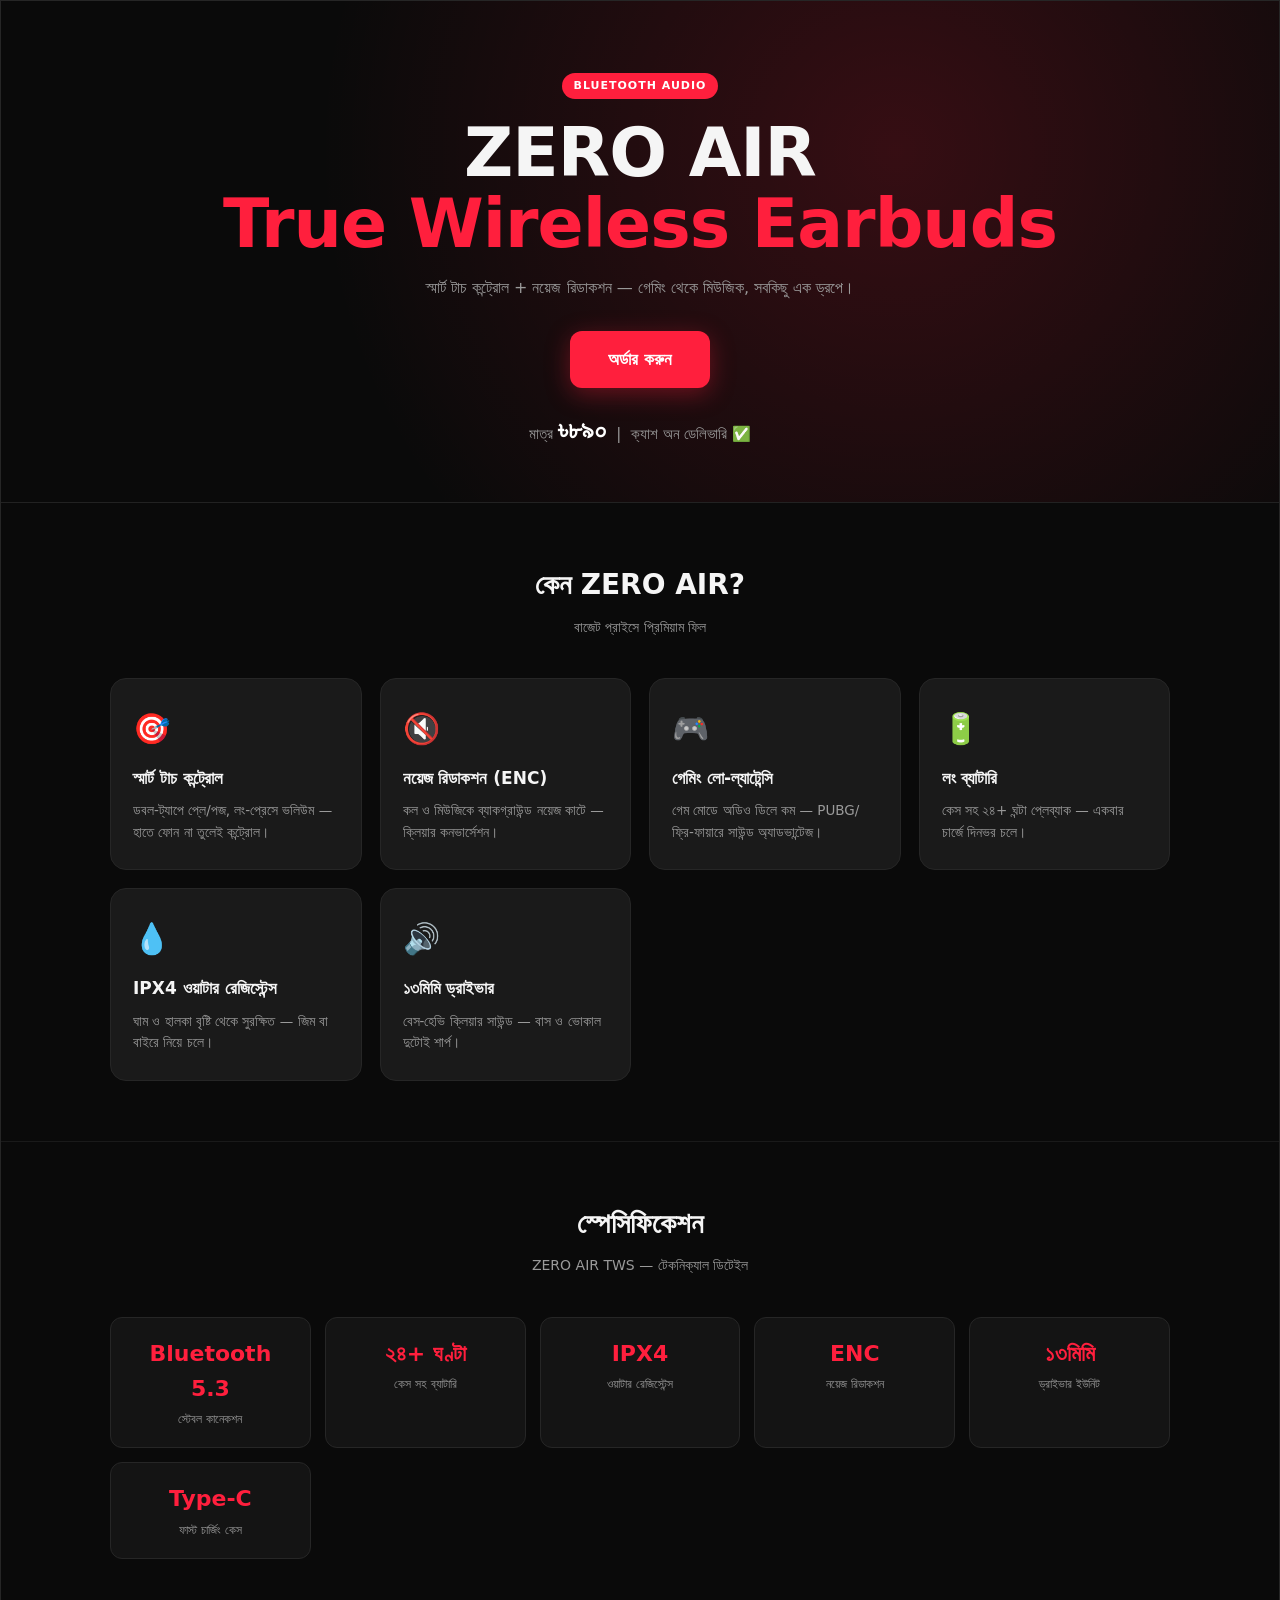
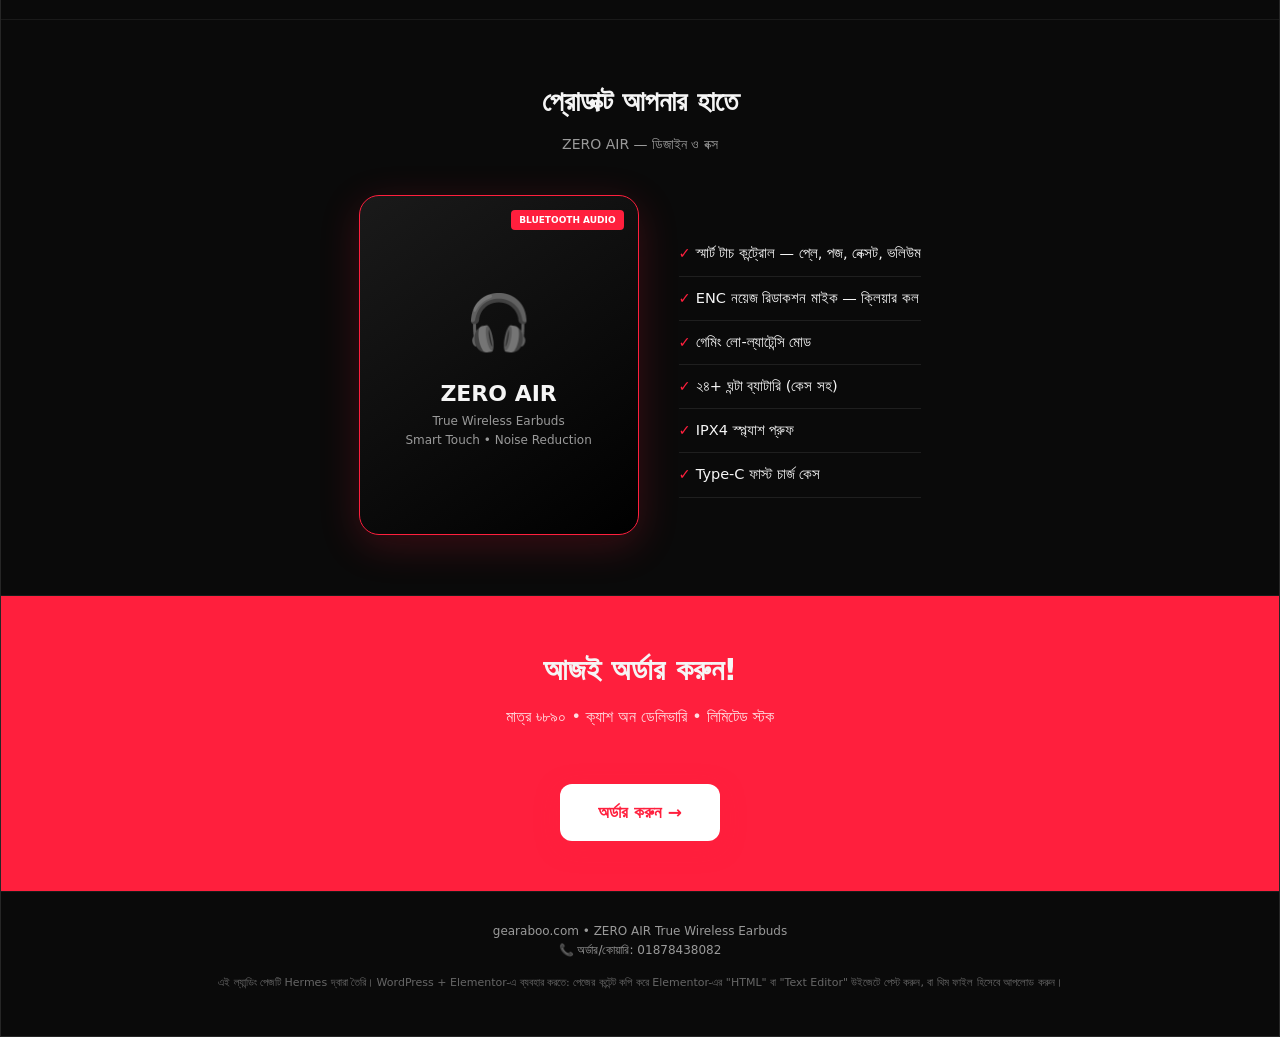
==== zero-air/index.html @ 69771d48 "add ZERO AIR landing page (Elementor-ready HTML, black+red theme)" ====
<!DOCTYPE html>
<html lang="bn">
<head>
<meta charset="UTF-8">
<meta name="viewport" content="width=device-width, initial-scale=1.0">
<title>ZERO AIR — True Wireless Earbuds | gearaboo</title>
<style>
:root{--bg:#0a0a0a;--bg2:#141414;--red:#ff1f3d;--red2:#e60023;--text:#f5f5f5;--muted:#9a9a9a;--card:#1a1a1a;border:1px solid #262626}
*{box-sizing:border-box;margin:0;padding:0}
body{background:var(--bg);color:var(--text);font-family:'Segoe UI',Roboto,system-ui,sans-serif;line-height:1.6}
.wrap{max-width:1100px;margin:0 auto;padding:0 20px}
/* HERO */
.hero{background:radial-gradient(circle at 70% 30%,rgba(255,31,61,.18),transparent 60%),var(--bg);padding:70px 0 50px;text-align:center;border-bottom:1px solid #222}
.badge{display:inline-block;background:var(--red);color:#fff;font-size:11px;font-weight:700;padding:4px 12px;border-radius:99px;letter-spacing:1px;margin-bottom:18px}
.hero h1{font-size:clamp(34px,7vw,68px);font-weight:800;letter-spacing:-1px;line-height:1.05}
.hero h1 .accent{color:var(--red)}
.hero p{color:var(--muted);max-width:560px;margin:16px auto 0;font-size:16px}
.cta{display:inline-block;background:var(--red);color:#fff;text-decoration:none;font-weight:700;font-size:17px;padding:15px 38px;border-radius:12px;margin-top:30px;transition:.2s;box-shadow:0 6px 24px rgba(255,31,61,.35)}
.cta:hover{background:var(--red2);transform:translateY(-2px)}
.price-tag{margin-top:22px;font-size:15px;color:var(--muted)}
.price-tag b{color:#fff;font-size:26px}
/* SECTION */
section{padding:60px 0;border-bottom:1px solid #1a1a1a}
.sec-title{text-align:center;font-size:28px;font-weight:800;margin-bottom:8px}
.sec-sub{text-align:center;color:var(--muted);margin-bottom:40px;font-size:14px}
/* FEATURES GRID */
.feat-grid{display:grid;grid-template-columns:repeat(auto-fit,minmax(240px,1fr));gap:18px}
.feat{background:var(--card);border:1px solid #262626;border-radius:16px;padding:26px 22px;transition:.2s}
.feat:hover{border-color:var(--red);transform:translateY(-3px)}
.feat .ic{font-size:30px;margin-bottom:12px}
.feat h3{font-size:17px;margin-bottom:8px}
.feat p{color:var(--muted);font-size:13.5px}
/* SPECS */
.spec-grid{display:grid;grid-template-columns:repeat(auto-fit,minmax(200px,1fr));gap:14px}
.spec{background:var(--bg2);border:1px solid #262626;border-radius:12px;padding:18px;text-align:center}
.spec .v{font-size:22px;font-weight:800;color:var(--red)}
.spec .l{font-size:12px;color:var(--muted);margin-top:4px}
/* PRODUCT SHOWCASE */
.showcase{display:flex;gap:40px;align-items:center;flex-wrap:wrap;justify-content:center}
.box{width:280px;height:340px;background:linear-gradient(145deg,#1a1a1a,#000);border:1px solid var(--red);border-radius:20px;display:flex;flex-direction:column;align-items:center;justify-content:center;position:relative;box-shadow:0 10px 40px rgba(255,31,61,.2)}
.box .ba{badge-style:position:absolute;top:14px;right:14px;background:var(--red);color:#fff;font-size:9px;font-weight:700;padding:3px 8px;border-radius:4px}
.box .name{font-size:22px;font-weight:800;margin-top:10px}
.box .sub{color:var(--muted);font-size:12px;text-align:center;padding:0 20px}
.bullets{max-width:420px}
.bullets li{list-style:none;padding:10px 0;border-bottom:1px solid #1f1f1f;font-size:14.5px}
.bullets li::before{content:"✓ ";color:var(--red);font-weight:800}
/* CTA BANNER */
.banner{background:var(--red);text-align:center;padding:50px 20px}
.banner h2{font-size:30px;font-weight:800;margin-bottom:10px}
.banner p{color:rgba(255,255,255,.85);margin-bottom:24px}
.banner .cta{background:#fff;color:var(--red)}
/* FOOTER */
footer{text-align:center;padding:30px;color:var(--muted);font-size:12px}
.note{font-size:11px;color:#666;text-align:center;padding:14px}
</style>
</head>
<body>

<!-- HERO -->
<section class="hero">
  <div class="wrap">
    <span class="badge">BLUETOOTH AUDIO</span>
    <h1>ZERO AIR<br><span class="accent">True Wireless Earbuds</span></h1>
    <p>স্মার্ট টাচ কন্ট্রোল + নয়েজ রিডাকশন — গেমিং থেকে মিউজিক, সবকিছু এক ড্রপে।</p>
    <a class="cta" href="https://gearaboo.com/" target="_blank">অর্ডার করুন</a>
    <div class="price-tag">মাত্র <b>৳৮৯০</b> &nbsp;|&nbsp; ক্যাশ অন ডেলিভারি ✅</div>
  </div>
</section>

<!-- FEATURES -->
<section>
  <div class="wrap">
    <h2 class="sec-title">কেন ZERO AIR?</h2>
    <p class="sec-sub">বাজেট প্রাইসে প্রিমিয়াম ফিল</p>
    <div class="feat-grid">
      <div class="feat"><div class="ic">🎯</div><h3>স্মার্ট টাচ কন্ট্রোল</h3><p>ডবল-ট্যাপে প্লে/পজ, লং-প্রেসে ভলিউম — হাতে ফোন না তুলেই কন্ট্রোল।</p></div>
      <div class="feat"><div class="ic">🔇</div><h3>নয়েজ রিডাকশন (ENC)</h3><p>কল ও মিউজিকে ব্যাকগ্রাউন্ড নয়েজ কাটে — ক্লিয়ার কনভার্সেশন।</p></div>
      <div class="feat"><div class="ic">🎮</div><h3>গেমিং লো-ল্যাটেন্সি</h3><p>গেম মোডে অডিও ডিলে কম — PUBG/ফ্রি-ফায়ারে সাউন্ড অ্যাডভান্টেজ।</p></div>
      <div class="feat"><div class="ic">🔋</div><h3>লং ব্যাটারি</h3><p>কেস সহ ২৪+ ঘন্টা প্লেব্যাক — একবার চার্জে দিনভর চলে।</p></div>
      <div class="feat"><div class="ic">💧</div><h3>IPX4 ওয়াটার রেজিস্টেন্স</h3><p>ঘাম ও হালকা বৃষ্টি থেকে সুরক্ষিত — জিম বা বাইরে নিয়ে চলে।</p></div>
      <div class="feat"><div class="ic">🔊</div><h3>১৩মিমি ড্রাইভার</h3><p>বেস-হেভি ক্লিয়ার সাউন্ড — বাস ও ভোকাল দুটোই শার্প।</p></div>
    </div>
  </div>
</section>

<!-- SPECS -->
<section>
  <div class="wrap">
    <h2 class="sec-title">স্পেসিফিকেশন</h2>
    <p class="sec-sub">ZERO AIR TWS — টেকনিক্যাল ডিটেইল</p>
    <div class="spec-grid">
      <div class="spec"><div class="v">Bluetooth 5.3</div><div class="l">স্টেবল কানেকশন</div></div>
      <div class="spec"><div class="v">২৪+ ঘণ্টা</div><div class="l">কেস সহ ব্যাটারি</div></div>
      <div class="spec"><div class="v">IPX4</div><div class="l">ওয়াটার রেজিস্টেন্স</div></div>
      <div class="spec"><div class="v">ENC</div><div class="l">নয়েজ রিডাকশন</div></div>
      <div class="spec"><div class="v">১৩মিমি</div><div class="l">ড্রাইভার ইউনিট</div></div>
      <div class="spec"><div class="v">Type-C</div><div class="l">ফাস্ট চার্জিং কেস</div></div>
    </div>
  </div>
</section>

<!-- SHOWCASE -->
<section>
  <div class="wrap">
    <h2 class="sec-title">প্রোডাক্ট আপনার হাতে</h2>
    <p class="sec-sub">ZERO AIR — ডিজাইন ও বক্স</p>
    <div class="showcase">
      <div class="box">
        <span style="position:absolute;top:14px;right:14px;background:var(--red);color:#fff;font-size:9px;font-weight:700;padding:3px 8px;border-radius:4px">BLUETOOTH AUDIO</span>
        <div style="font-size:54px">🎧</div>
        <div class="name">ZERO AIR</div>
        <div class="sub">True Wireless Earbuds<br>Smart Touch • Noise Reduction</div>
      </div>
      <ul class="bullets">
        <li>স্মার্ট টাচ কন্ট্রোল — প্লে, পজ, নেক্সট, ভলিউম</li>
        <li>ENC নয়েজ রিডাকশন মাইক — ক্লিয়ার কল</li>
        <li>গেমিং লো-ল্যাটেন্সি মোড</li>
        <li>২৪+ ঘন্টা ব্যাটারি (কেস সহ)</li>
        <li>IPX4 স্প্ল্যাশ প্রুফ</li>
        <li>Type-C ফাস্ট চার্জ কেস</li>
      </ul>
    </div>
  </div>
</section>

<!-- CTA BANNER -->
<section class="banner">
  <h2>আজই অর্ডার করুন!</h2>
  <p>মাত্র ৳৮৯০ • ক্যাশ অন ডেলিভারি • লিমিটেড স্টক</p>
  <a class="cta" href="https://gearaboo.com/" target="_blank">অর্ডার করুন →</a>
</section>

<footer>
  gearaboo.com • ZERO AIR True Wireless Earbuds<br>
  📞 অর্ডার/কোয়ারি: 01878438082
  <div class="note">এই ল্যান্ডিং পেজটি Hermes দ্বারা তৈরি। WordPress + Elementor-এ ব্যবহার করতে: পেজের কন্টেন্ট কপি করে Elementor-এর "HTML" বা "Text Editor" উইজেটে পেস্ট করুন, বা থিম ফাইল হিসেবে আপলোড করুন।</div>
</footer>

</body>
</html>
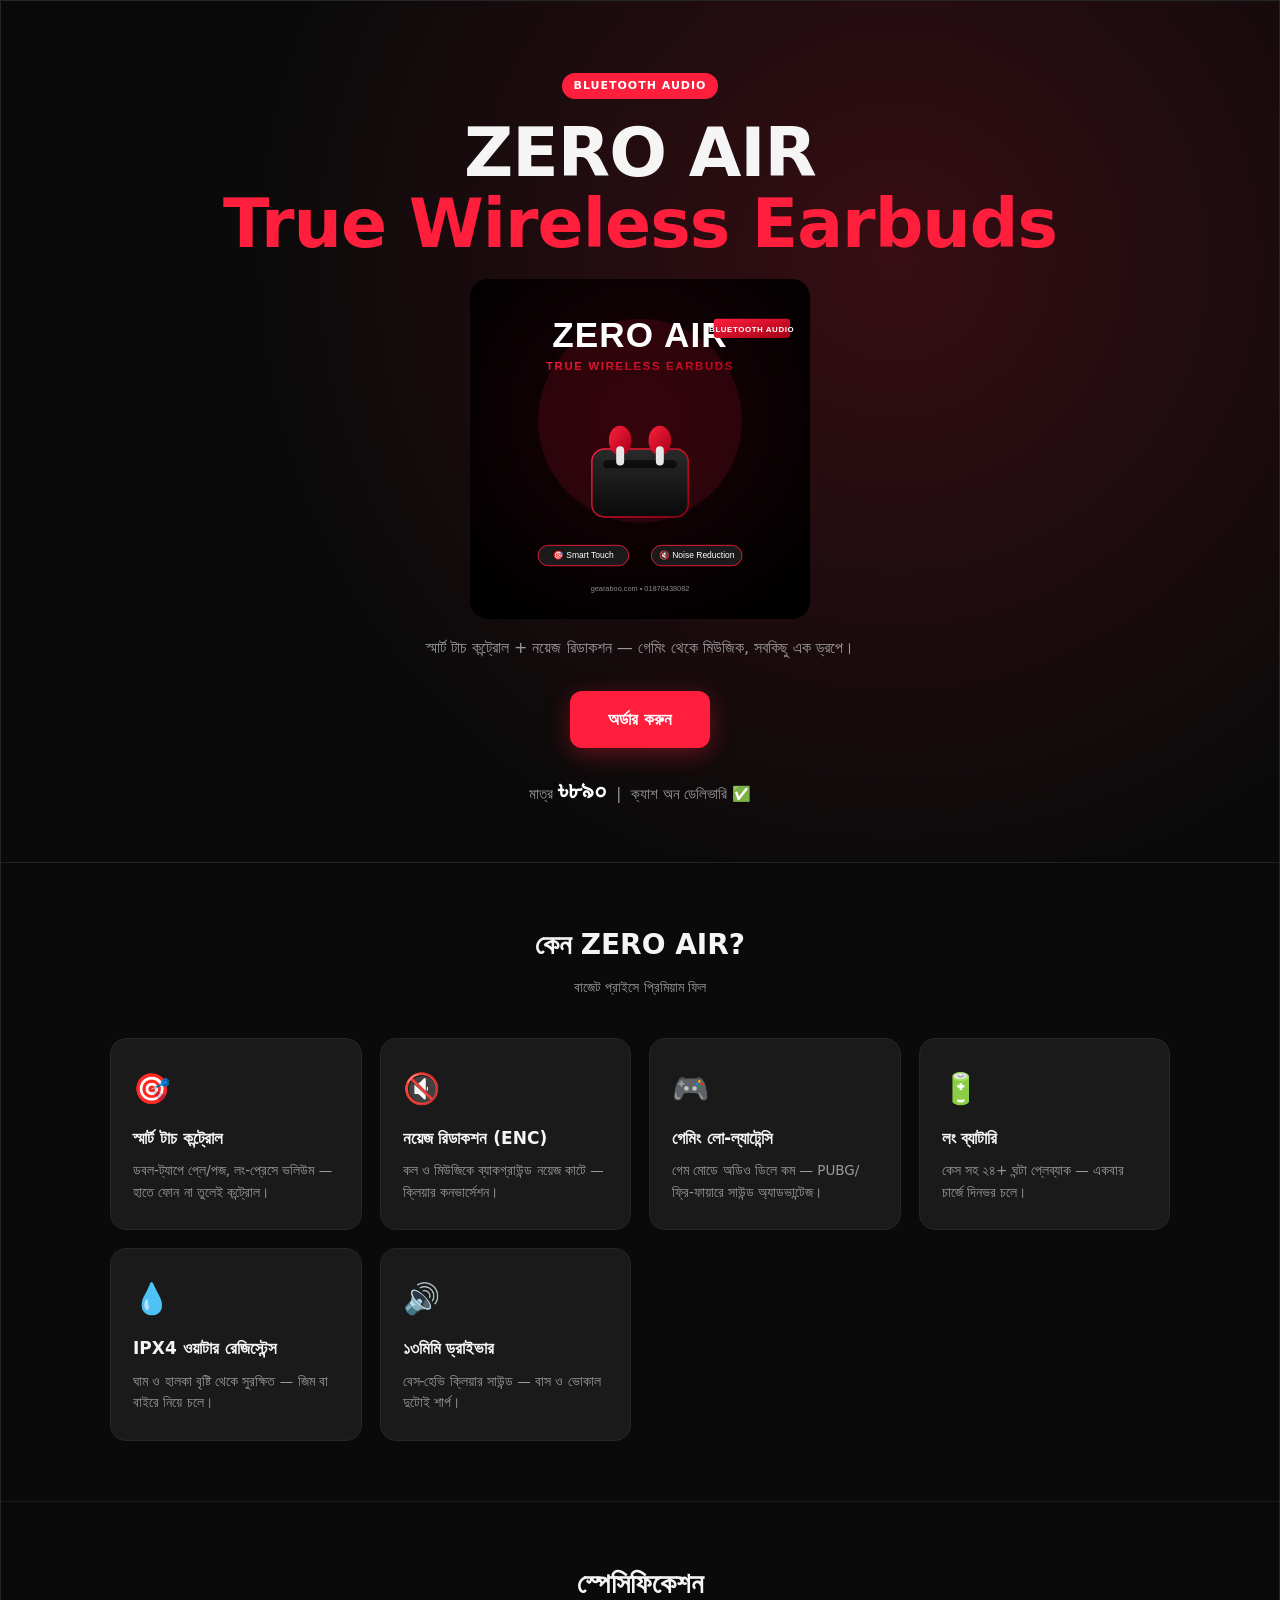
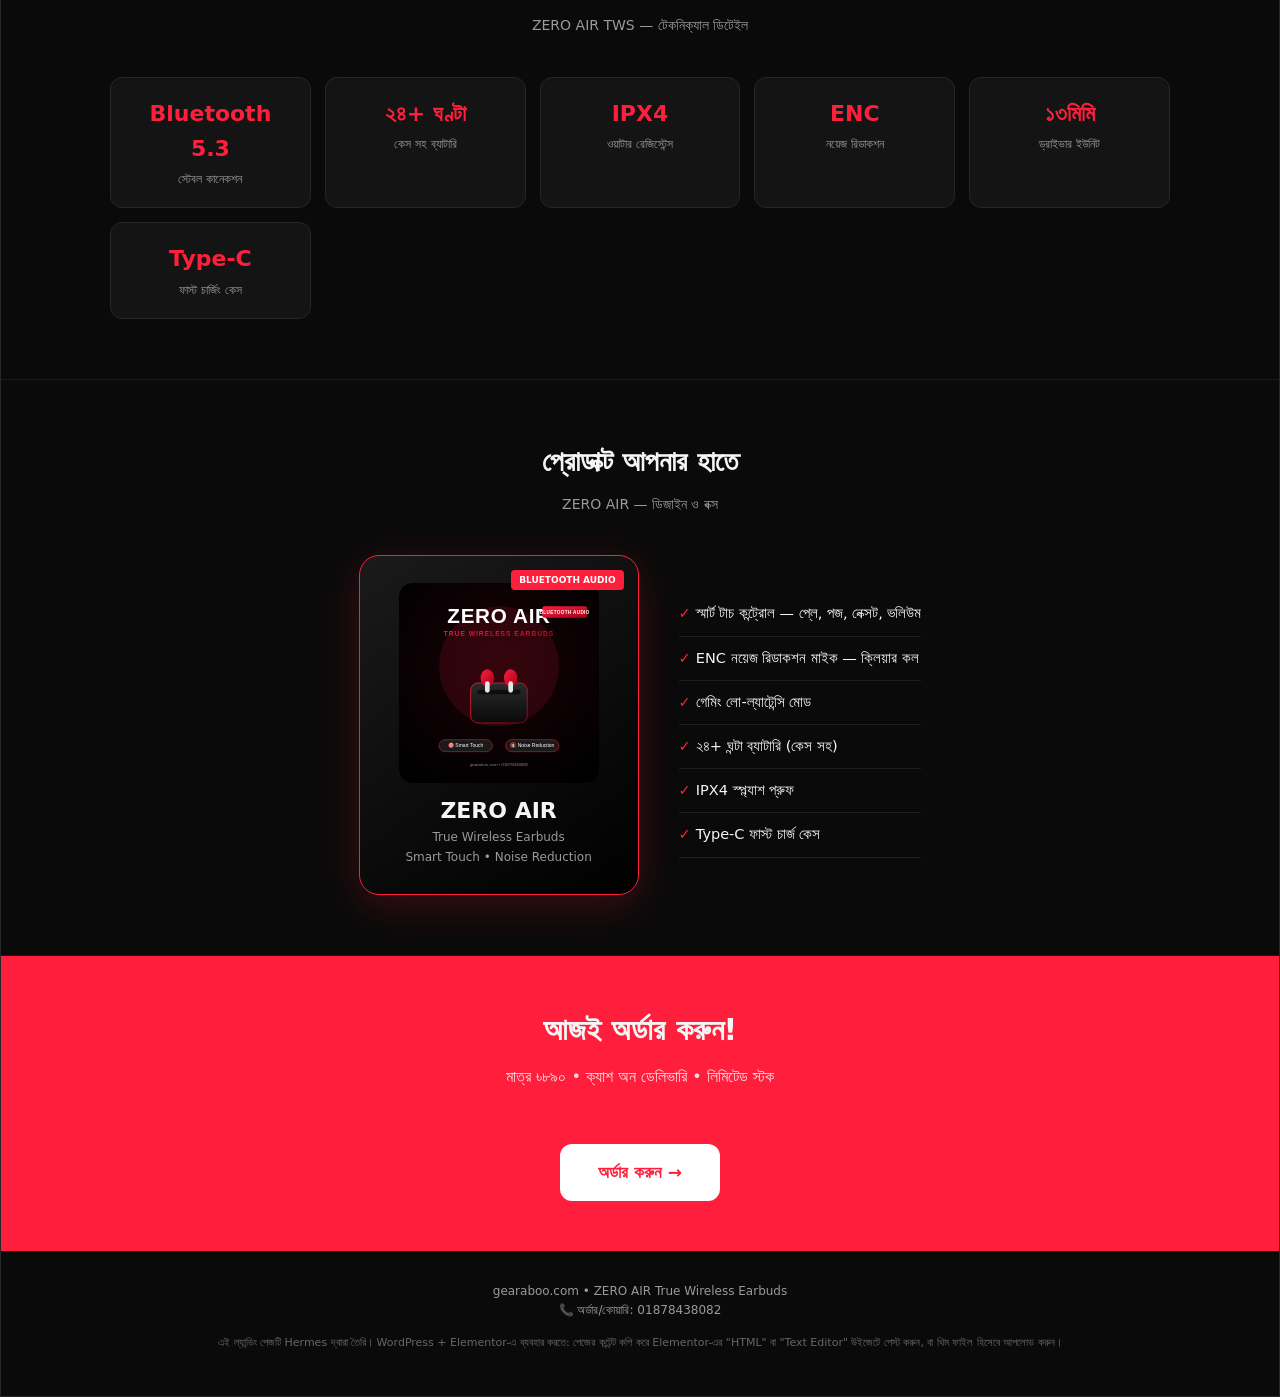
==== commit 179e0cbb: "ZERO AIR: add SVG product image, WhatsApp buy-now buttons (prefilled msg)" ====
--- a/zero-air/index.html
+++ b/zero-air/index.html
@@ -61,8 +61,9 @@
   <div class="wrap">
     <span class="badge">BLUETOOTH AUDIO</span>
     <h1>ZERO AIR<br><span class="accent">True Wireless Earbuds</span></h1>
+    <img src="zero-air.svg" alt="ZERO AIR earbuds" style="width:min(340px,80%);margin:20px auto 0;display:block;border-radius:18px">
     <p>স্মার্ট টাচ কন্ট্রোল + নয়েজ রিডাকশন — গেমিং থেকে মিউজিক, সবকিছু এক ড্রপে।</p>
-    <a class="cta" href="https://gearaboo.com/" target="_blank">অর্ডার করুন</a>
+    <a class="cta" href="https://wa.me/8801878438082?text=আমি ZERO AIR True Wireless Earbuds অর্ডার করতে চাই। দাম ও স্টক জানতে চাই।" target="_blank">অর্ডার করুন</a>
     <div class="price-tag">মাত্র <b>৳৮৯০</b> &nbsp;|&nbsp; ক্যাশ অন ডেলিভারি ✅</div>
   </div>
 </section>
@@ -107,7 +108,7 @@
     <div class="showcase">
       <div class="box">
         <span style="position:absolute;top:14px;right:14px;background:var(--red);color:#fff;font-size:9px;font-weight:700;padding:3px 8px;border-radius:4px">BLUETOOTH AUDIO</span>
-        <div style="font-size:54px">🎧</div>
+        <img src="zero-air.svg" alt="ZERO AIR" style="width:200px;border-radius:14px">
         <div class="name">ZERO AIR</div>
         <div class="sub">True Wireless Earbuds<br>Smart Touch • Noise Reduction</div>
       </div>
@@ -127,7 +128,7 @@
 <section class="banner">
   <h2>আজই অর্ডার করুন!</h2>
   <p>মাত্র ৳৮৯০ • ক্যাশ অন ডেলিভারি • লিমিটেড স্টক</p>
-  <a class="cta" href="https://gearaboo.com/" target="_blank">অর্ডার করুন →</a>
+  <a class="cta" href="https://wa.me/8801878438082?text=আমি ZERO AIR True Wireless Earbuds অর্ডার করতে চাই। দাম ও স্টক জানতে চাই।" target="_blank">অর্ডার করুন →</a>
 </section>
 
 <footer>
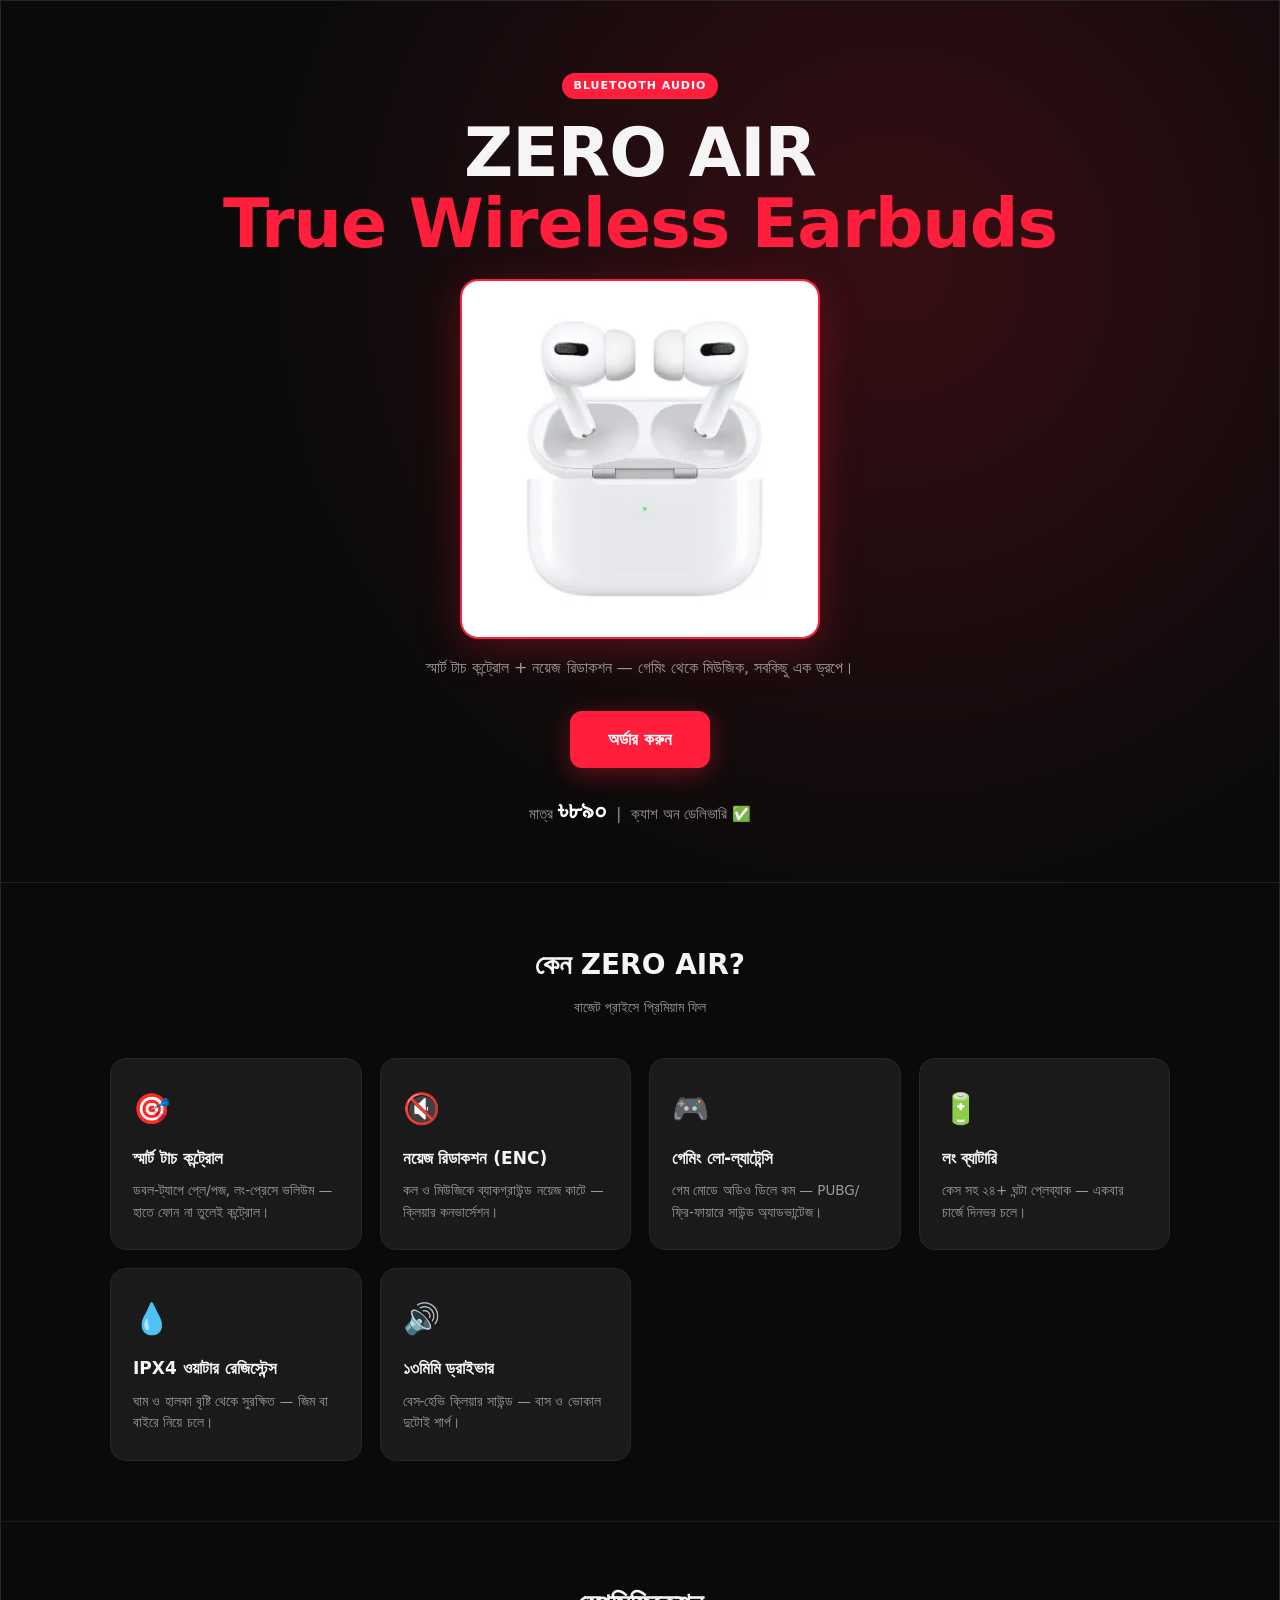
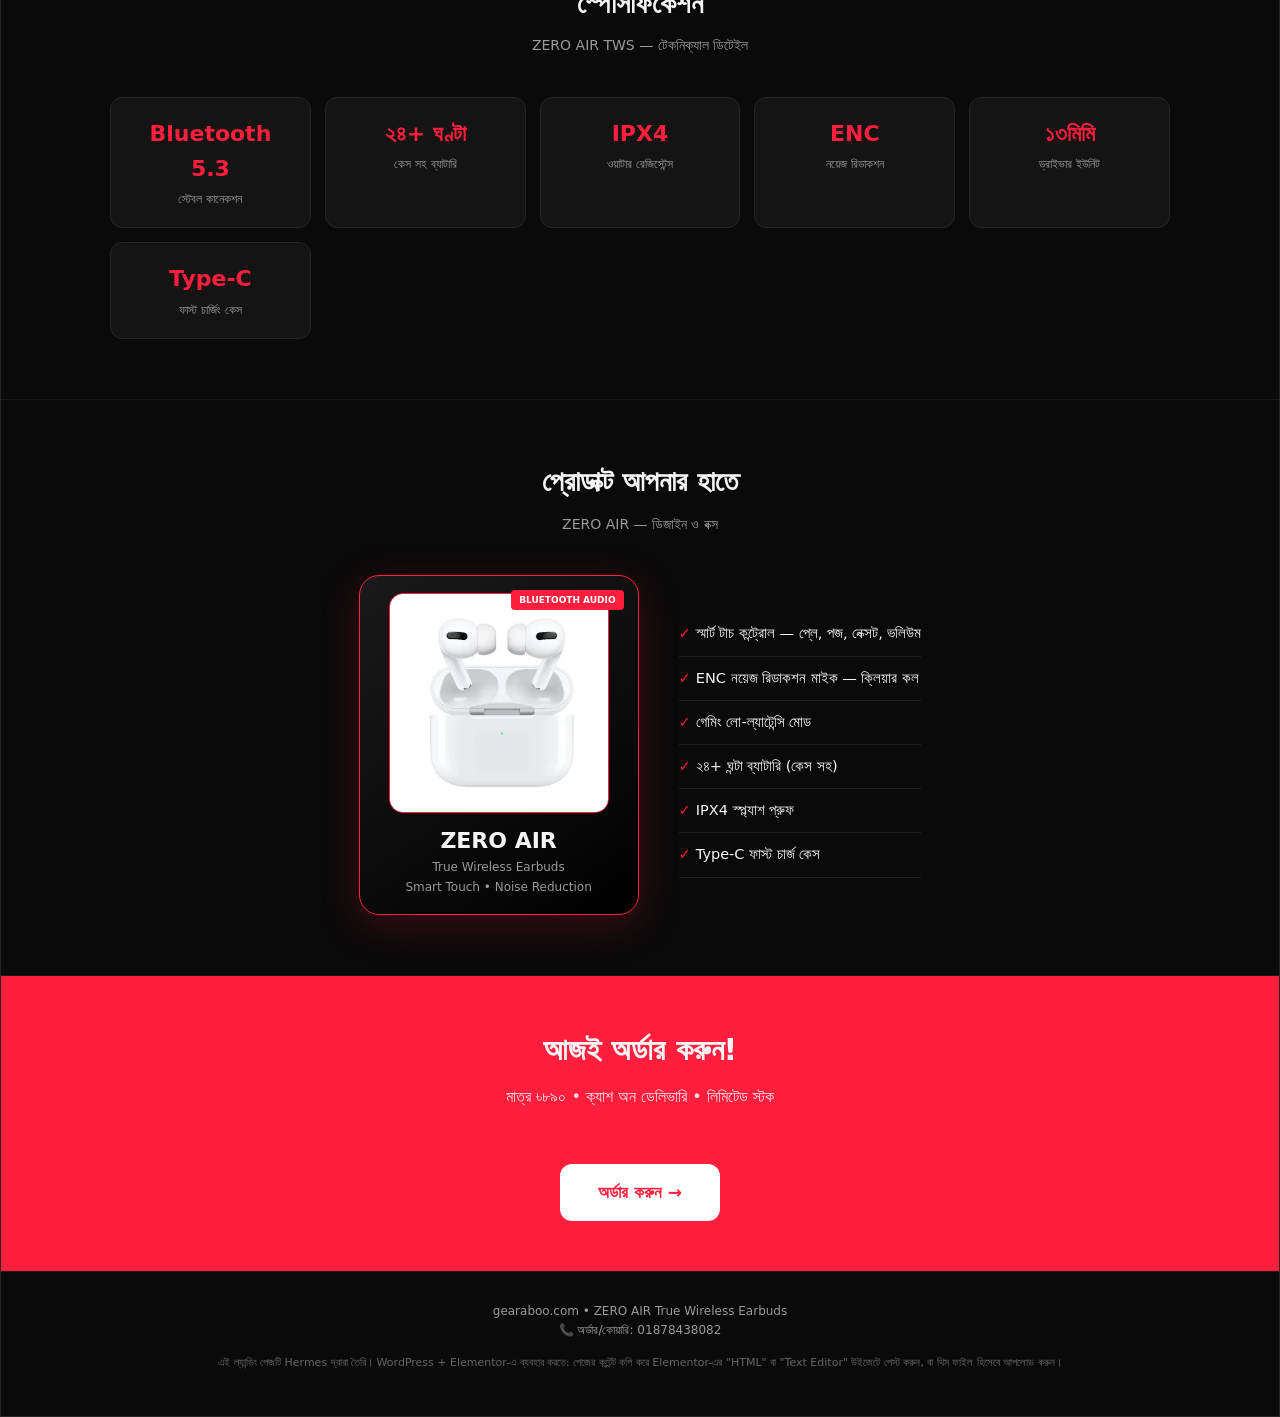
==== commit 2a0d94e1: "ZERO AIR: use real downloaded product image (from gearaboo.com), remove SVG placeholder" ====
--- a/zero-air/index.html
+++ b/zero-air/index.html
@@ -61,7 +61,7 @@
   <div class="wrap">
     <span class="badge">BLUETOOTH AUDIO</span>
     <h1>ZERO AIR<br><span class="accent">True Wireless Earbuds</span></h1>
-    <img src="zero-air.svg" alt="ZERO AIR earbuds" style="width:min(340px,80%);margin:20px auto 0;display:block;border-radius:18px">
+    <img src="zero-air-real.jpg" alt="ZERO AIR True Wireless Earbuds" style="width:min(360px,85%);margin:20px auto 0;display:block;border-radius:18px;border:2px solid var(--red);box-shadow:0 10px 40px rgba(255,31,61,.25)">
     <p>স্মার্ট টাচ কন্ট্রোল + নয়েজ রিডাকশন — গেমিং থেকে মিউজিক, সবকিছু এক ড্রপে।</p>
     <a class="cta" href="https://wa.me/8801878438082?text=আমি ZERO AIR True Wireless Earbuds অর্ডার করতে চাই। দাম ও স্টক জানতে চাই।" target="_blank">অর্ডার করুন</a>
     <div class="price-tag">মাত্র <b>৳৮৯০</b> &nbsp;|&nbsp; ক্যাশ অন ডেলিভারি ✅</div>
@@ -108,7 +108,7 @@
     <div class="showcase">
       <div class="box">
         <span style="position:absolute;top:14px;right:14px;background:var(--red);color:#fff;font-size:9px;font-weight:700;padding:3px 8px;border-radius:4px">BLUETOOTH AUDIO</span>
-        <img src="zero-air.svg" alt="ZERO AIR" style="width:200px;border-radius:14px">
+        <img src="zero-air-real.jpg" alt="ZERO AIR" style="width:220px;border-radius:14px;border:1px solid var(--red)">
         <div class="name">ZERO AIR</div>
         <div class="sub">True Wireless Earbuds<br>Smart Touch • Noise Reduction</div>
       </div>
